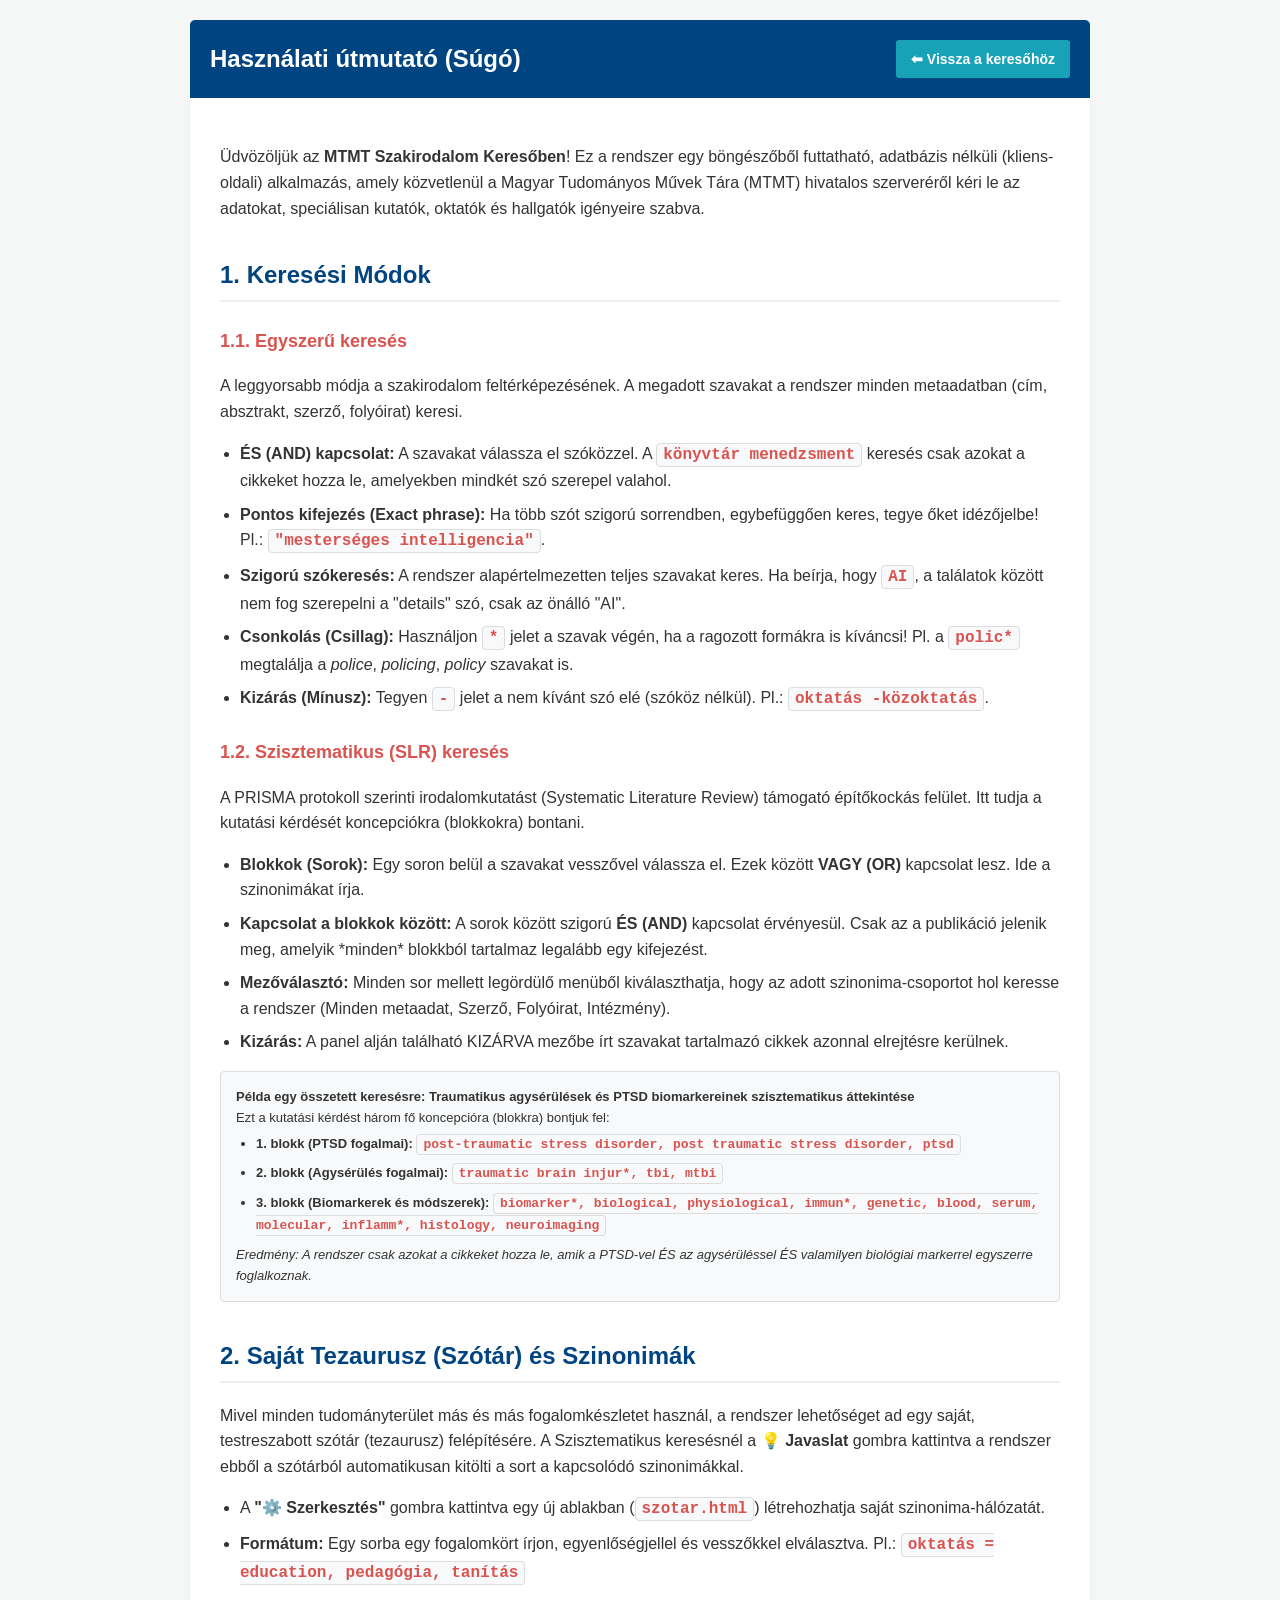
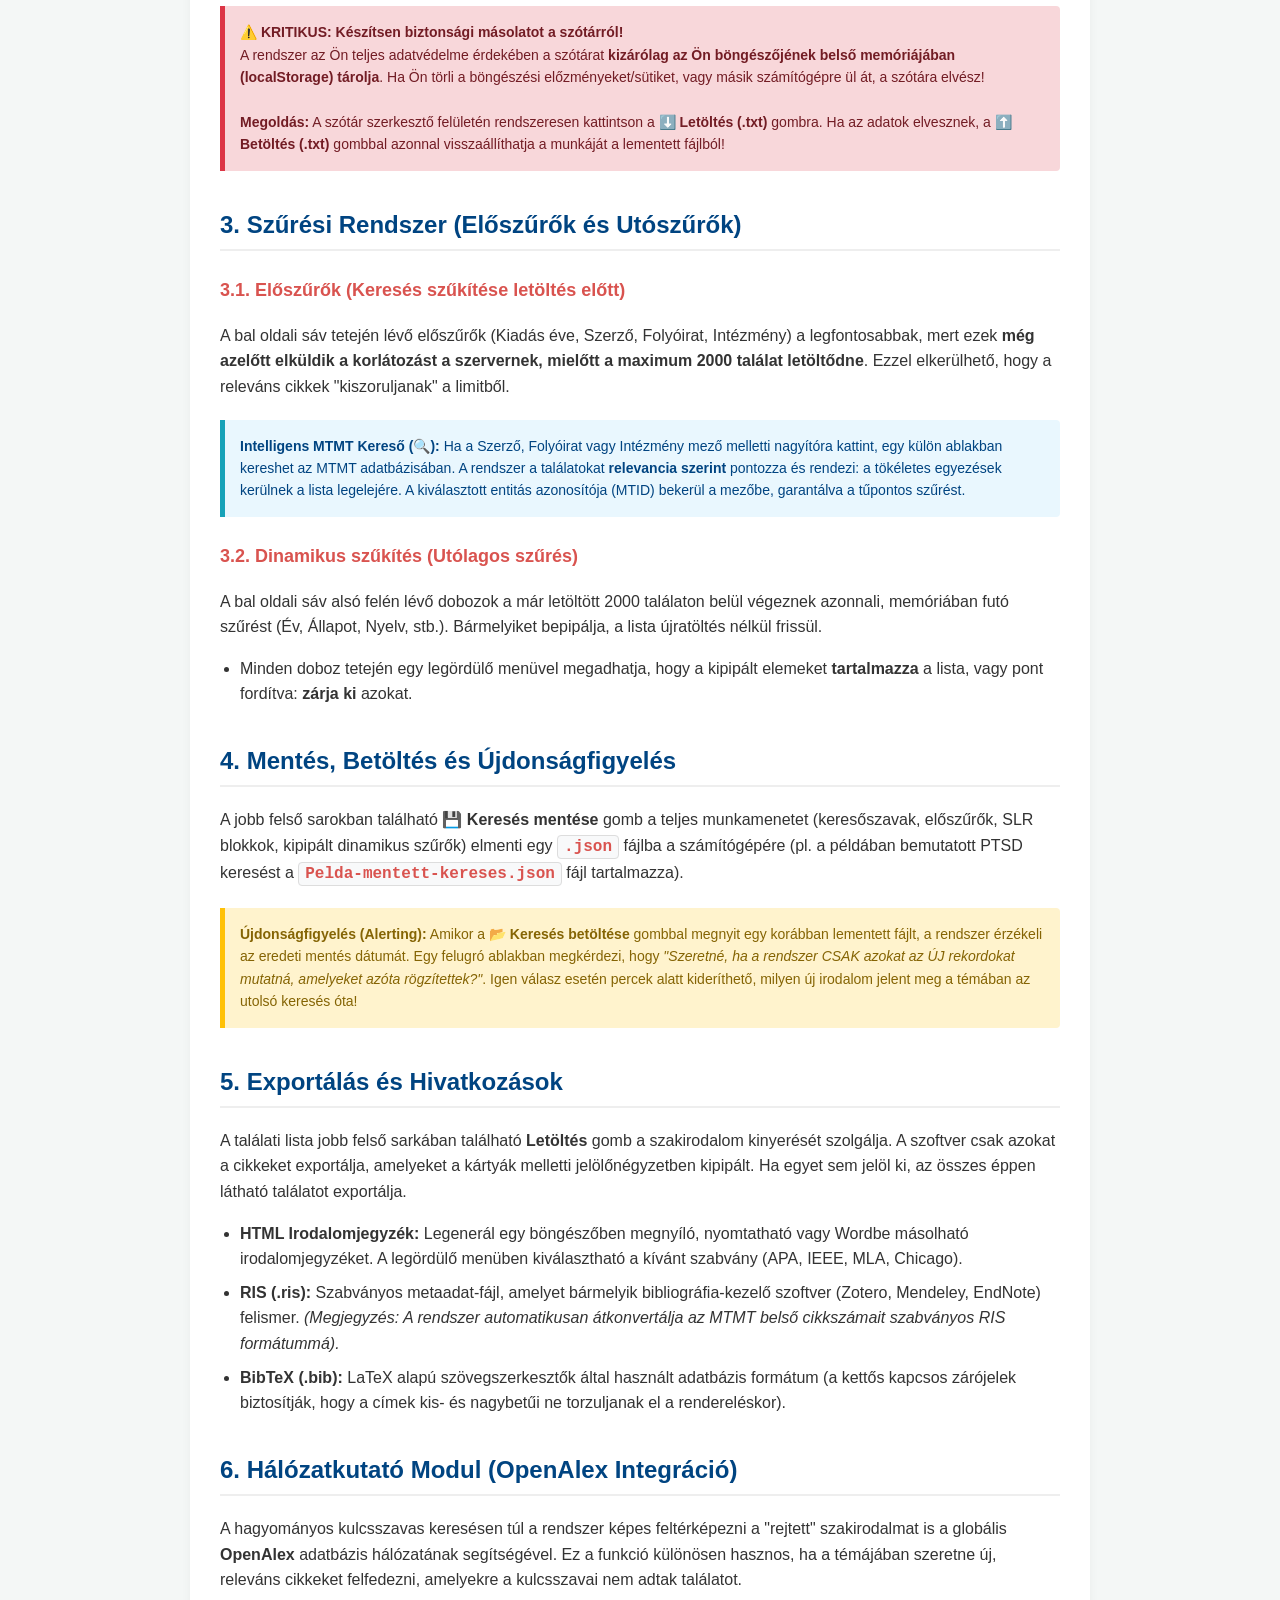
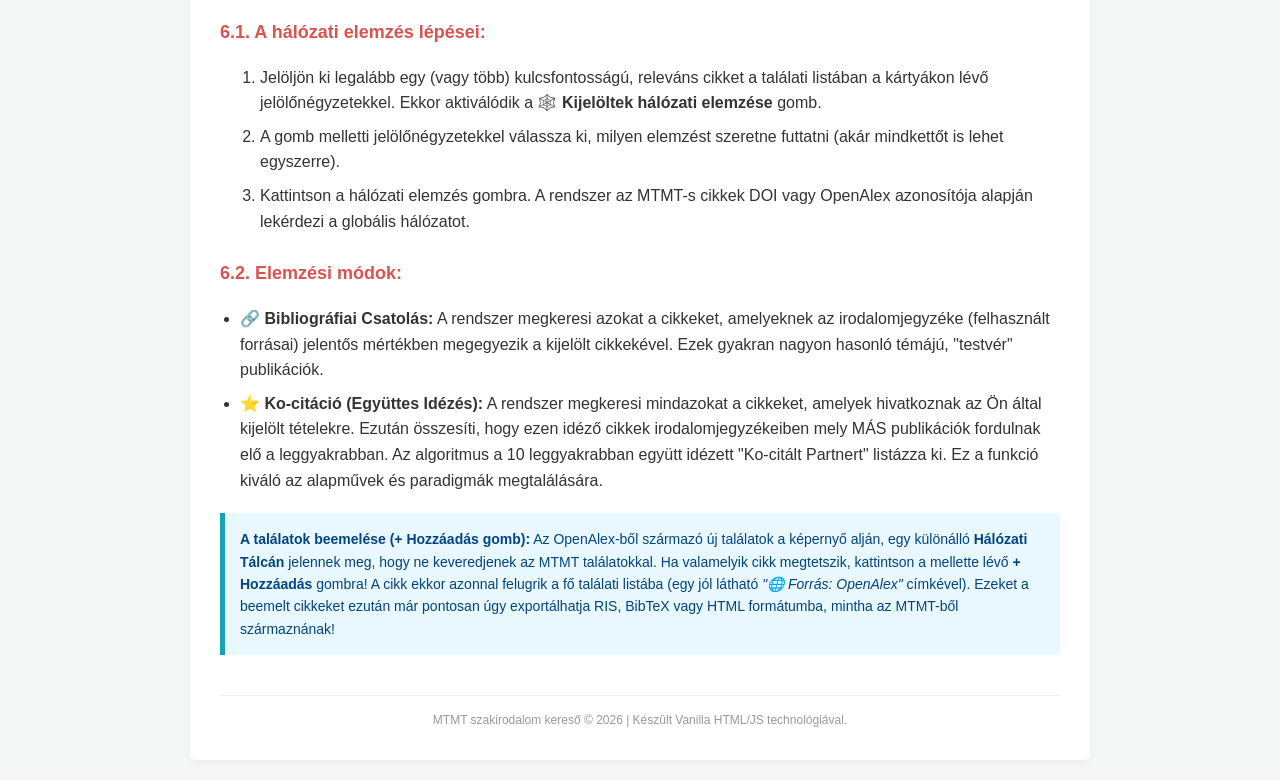
==== sugo.html @ 7e817368 "Add files via upload" ====
<!DOCTYPE html>
<html lang="hu">

<head>
  <meta charset="UTF-8">
  <meta name="viewport" content="width=device-width, initial-scale=1.0">
  <title>Súgó - MTMT Szakirodalom Kereső</title>
  <style>
    body {
      font-family: 'Segoe UI', Tahoma, Geneva, Verdana, sans-serif;
      line-height: 1.6;
      color: #333;
      background: #f4f7f6;
      margin: 0;
      padding: 20px;
    }

    .kontener {
      max-width: 900px;
      margin: 0 auto;
    }

    .fejlec {
      background-color: #004481;
      color: white;
      padding: 20px;
      border-radius: 5px 5px 0 0;
      display: flex;
      justify-content: space-between;
      align-items: center;
    }

    .fejlec h1 {
      margin: 0;
      font-size: 24px;
    }

    .vissza-gomb {
      background-color: #17a2b8;
      color: white;
      padding: 8px 15px;
      text-decoration: none;
      border-radius: 3px;
      font-weight: bold;
      font-size: 14px;
      transition: background-color 0.2s;
    }

    .vissza-gomb:hover {
      background-color: #138496;
    }

    .kartya {
      background: #fff;
      padding: 30px;
      border-radius: 0 0 5px 5px;
      box-shadow: 0 2px 10px rgba(0, 0, 0, 0.05);
    }

    h2 {
      color: #004481;
      border-bottom: 2px solid #eee;
      padding-bottom: 5px;
      margin-top: 35px;
    }

    h3 {
      color: #d9534f;
      margin-top: 25px;
      font-size: 18px;
    }

    h4 {
      color: #333;
      margin-bottom: 5px;
    }

    code {
      background-color: #f8f9fa;
      padding: 2px 6px;
      border-radius: 4px;
      color: #d9534f;
      font-family: 'Courier New', Courier, monospace;
      font-weight: bold;
      border: 1px solid #ddd;
    }

    ul {
      padding-left: 20px;
    }

    li {
      margin-bottom: 8px;
    }

    .tipp {
      background-color: #e9f7fe;
      color: #004481;
      padding: 15px;
      border-left: 5px solid #17a2b8;
      margin: 20px 0;
      font-size: 14px;
      border-radius: 0 4px 4px 0;
    }

    .figyelem {
      background-color: #fff3cd;
      color: #856404;
      padding: 15px;
      border-left: 5px solid #ffc107;
      margin: 20px 0;
      font-size: 14px;
      border-radius: 0 4px 4px 0;
    }

    .kritikus {
      background-color: #f8d7da;
      color: #721c24;
      padding: 15px;
      border-left: 5px solid #dc3545;
      margin: 20px 0;
      font-size: 14px;
      border-radius: 0 4px 4px 0;
    }

    .pelda-doboz {
      background-color: #f8f9fa;
      border: 1px solid #ddd;
      padding: 15px;
      border-radius: 4px;
      font-size: 13px;
      margin-top: 15px;
    }
  </style>
</head>

<body>

  <div class="kontener">
    <div class="fejlec">
      <h1>Használati útmutató (Súgó)</h1>
      <a href="index.html" class="vissza-gomb">⬅ Vissza a keresőhöz</a>
    </div>

    <div class="kartya">
      <p>Üdvözöljük az <strong>MTMT Szakirodalom Keresőben</strong>! Ez a rendszer egy böngészőből futtatható, adatbázis
        nélküli (kliens-oldali) alkalmazás, amely közvetlenül a Magyar Tudományos Művek Tára (MTMT) hivatalos
        szerveréről kéri le az adatokat, speciálisan kutatók, oktatók és hallgatók igényeire szabva.</p>

      <h2>1. Keresési Módok</h2>

      <h3>1.1. Egyszerű keresés</h3>
      <p>A leggyorsabb módja a szakirodalom feltérképezésének. A megadott szavakat a rendszer minden metaadatban (cím,
        absztrakt, szerző, folyóirat) keresi.</p>
      <ul>
        <li><strong>ÉS (AND) kapcsolat:</strong> A szavakat válassza el szóközzel. A <code>könyvtár menedzsment</code>
          keresés csak azokat a cikkeket hozza le, amelyekben mindkét szó szerepel valahol.</li>
        <li><strong>Pontos kifejezés (Exact phrase):</strong> Ha több szót szigorú sorrendben, egybefüggően keres, tegye
          őket idézőjelbe! Pl.: <code>"mesterséges intelligencia"</code>.</li>
        <li><strong>Szigorú szókeresés:</strong> A rendszer alapértelmezetten teljes szavakat keres. Ha beírja, hogy
          <code>AI</code>, a találatok között nem fog szerepelni a "details" szó, csak az önálló "AI".</li>
        <li><strong>Csonkolás (Csillag):</strong> Használjon <code>*</code> jelet a szavak végén, ha a ragozott formákra
          is kíváncsi! Pl. a <code>polic*</code> megtalálja a <em>police</em>, <em>policing</em>, <em>policy</em>
          szavakat is.</li>
        <li><strong>Kizárás (Mínusz):</strong> Tegyen <code>-</code> jelet a nem kívánt szó elé (szóköz nélkül). Pl.:
          <code>oktatás -közoktatás</code>.</li>
      </ul>

      <h3>1.2. Szisztematikus (SLR) keresés</h3>
      <p>A PRISMA protokoll szerinti irodalomkutatást (Systematic Literature Review) támogató építőkockás felület. Itt
        tudja a kutatási kérdését koncepciókra (blokkokra) bontani.</p>
      <ul>
        <li><strong>Blokkok (Sorok):</strong> Egy soron belül a szavakat vesszővel válassza el. Ezek között <strong>VAGY
            (OR)</strong> kapcsolat lesz. Ide a szinonimákat írja.</li>
        <li><strong>Kapcsolat a blokkok között:</strong> A sorok között szigorú <strong>ÉS (AND)</strong> kapcsolat
          érvényesül. Csak az a publikáció jelenik meg, amelyik *minden* blokkból tartalmaz legalább egy kifejezést.
        </li>
        <li><strong>Mezőválasztó:</strong> Minden sor mellett legördülő menüből kiválaszthatja, hogy az adott
          szinonima-csoportot hol keresse a rendszer (Minden metaadat, Szerző, Folyóirat, Intézmény).</li>
        <li><strong>Kizárás:</strong> A panel alján található KIZÁRVA mezőbe írt szavakat tartalmazó cikkek azonnal
          elrejtésre kerülnek.</li>
      </ul>

      <div class="pelda-doboz">
        <strong>Példa egy összetett keresésre: Traumatikus agysérülések és PTSD biomarkereinek szisztematikus
          áttekintése</strong><br>
        Ezt a kutatási kérdést három fő koncepcióra (blokkra) bontjuk fel:
        <ul style="margin-top: 5px; margin-bottom: 0;">
          <li><strong>1. blokk (PTSD fogalmai):</strong>
            <code>post-traumatic stress disorder, post traumatic stress disorder, ptsd</code></li>
          <li><strong>2. blokk (Agysérülés fogalmai):</strong> <code>traumatic brain injur*, tbi, mtbi</code></li>
          <li><strong>3. blokk (Biomarkerek és módszerek):</strong>
            <code>biomarker*, biological, physiological, immun*, genetic, blood, serum, molecular, inflamm*, histology, neuroimaging</code>
          </li>
        </ul>
        <em>Eredmény: A rendszer csak azokat a cikkeket hozza le, amik a PTSD-vel ÉS az agysérüléssel ÉS valamilyen
          biológiai markerrel egyszerre foglalkoznak.</em>
      </div>

      <h2>2. Saját Tezaurusz (Szótár) és Szinonimák</h2>
      <p>Mivel minden tudományterület más és más fogalomkészletet használ, a rendszer lehetőséget ad egy saját,
        testreszabott szótár (tezaurusz) felépítésére. A Szisztematikus keresésnél a <strong>💡 Javaslat</strong> gombra
        kattintva a rendszer ebből a szótárból automatikusan kitölti a sort a kapcsolódó szinonimákkal.</p>
      <ul>
        <li>A <strong>"⚙️ Szerkesztés"</strong> gombra kattintva egy új ablakban (<code>szotar.html</code>)
          létrehozhatja saját szinonima-hálózatát.</li>
        <li><strong>Formátum:</strong> Egy sorba egy fogalomkört írjon, egyenlőségjellel és vesszőkkel elválasztva. Pl.:
          <code>oktatás = education, pedagógia, tanítás</code></li>
      </ul>

      <div class="kritikus">
        <strong>⚠️ KRITIKUS: Készítsen biztonsági másolatot a szótárról!</strong><br>
        A rendszer az Ön teljes adatvédelme érdekében a szótárat <strong>kizárólag az Ön böngészőjének belső
          memóriájában (localStorage) tárolja</strong>. Ha Ön törli a böngészési előzményeket/sütiket, vagy másik
        számítógépre ül át, a szótára elvész! <br><br>
        <strong>Megoldás:</strong> A szótár szerkesztő felületén rendszeresen kattintson a <strong>⬇️ Letöltés
          (.txt)</strong> gombra. Ha az adatok elvesznek, a <strong>⬆️ Betöltés (.txt)</strong> gombbal azonnal
        visszaállíthatja a munkáját a lementett fájlból!
      </div>

      <h2>3. Szűrési Rendszer (Előszűrők és Utószűrők)</h2>

      <h3>3.1. Előszűrők (Keresés szűkítése letöltés előtt)</h3>
      <p>A bal oldali sáv tetején lévő előszűrők (Kiadás éve, Szerző, Folyóirat, Intézmény) a legfontosabbak, mert ezek
        <strong>még azelőtt elküldik a korlátozást a szervernek, mielőtt a maximum 2000 találat letöltődne</strong>.
        Ezzel elkerülhető, hogy a releváns cikkek "kiszoruljanak" a limitből.</p>
      <div class="tipp">
        <strong>Intelligens MTMT Kereső (🔍):</strong> Ha a Szerző, Folyóirat vagy Intézmény mező melletti nagyítóra
        kattint, egy külön ablakban kereshet az MTMT adatbázisában. A rendszer a találatokat <strong>relevancia
          szerint</strong> pontozza és rendezi: a tökéletes egyezések kerülnek a lista legelejére. A kiválasztott
        entitás azonosítója (MTID) bekerül a mezőbe, garantálva a tűpontos szűrést.
      </div>

      <h3>3.2. Dinamikus szűkítés (Utólagos szűrés)</h3>
      <p>A bal oldali sáv alsó felén lévő dobozok a már letöltött 2000 találaton belül végeznek azonnali, memóriában
        futó szűrést (Év, Állapot, Nyelv, stb.). Bármelyiket bepipálja, a lista újratöltés nélkül frissül.</p>
      <ul>
        <li>Minden doboz tetején egy legördülő menüvel megadhatja, hogy a kipipált elemeket <strong>tartalmazza</strong>
          a lista, vagy pont fordítva: <strong>zárja ki</strong> azokat.</li>
      </ul>

      <h2>4. Mentés, Betöltés és Újdonságfigyelés</h2>
      <p>A jobb felső sarokban található <strong>💾 Keresés mentése</strong> gomb a teljes munkamenetet (keresőszavak,
        előszűrők, SLR blokkok, kipipált dinamikus szűrők) elmenti egy <code>.json</code> fájlba a számítógépére (pl. a
        példában bemutatott PTSD keresést a <code>Pelda-mentett-kereses.json</code> fájl tartalmazza).</p>

      <div class="figyelem">
        <strong>Újdonságfigyelés (Alerting):</strong> Amikor a <strong>📂 Keresés betöltése</strong> gombbal megnyit egy
        korábban lementett fájlt, a rendszer érzékeli az eredeti mentés dátumát. Egy felugró ablakban megkérdezi, hogy
        <em>"Szeretné, ha a rendszer CSAK azokat az ÚJ rekordokat mutatná, amelyeket azóta rögzítettek?"</em>. Igen
        válasz esetén percek alatt kideríthető, milyen új irodalom jelent meg a témában az utolsó keresés óta!
      </div>

      <h2>5. Exportálás és Hivatkozások</h2>
      <p>A találati lista jobb felső sarkában található <strong>Letöltés</strong> gomb a szakirodalom kinyerését szolgálja. A
        szoftver csak azokat a cikkeket exportálja, amelyeket a kártyák melletti jelölőnégyzetben kipipált. Ha egyet sem jelöl
        ki, az összes éppen látható találatot exportálja.</p>
      <ul>
        <li><strong>HTML Irodalomjegyzék:</strong> Legenerál egy böngészőben megnyíló, nyomtatható vagy Wordbe másolható
          irodalomjegyzéket. A legördülő menüben kiválasztható a kívánt szabvány (APA, IEEE, MLA, Chicago).</li>
        <li><strong>RIS (.ris):</strong> Szabványos metaadat-fájl, amelyet bármelyik bibliográfia-kezelő szoftver (Zotero,
          Mendeley, EndNote) felismer. <em>(Megjegyzés: A rendszer automatikusan átkonvertálja az MTMT belső cikkszámait
            szabványos RIS formátummá).</em></li>
        <li><strong>BibTeX (.bib):</strong> LaTeX alapú szövegszerkesztők által használt adatbázis formátum (a kettős kapcsos
          zárójelek biztosítják, hogy a címek kis- és nagybetűi ne torzuljanak el a rendereléskor).</li>
      </ul>

      <h2>6. Hálózatkutató Modul (OpenAlex Integráció)</h2>
      <p>A hagyományos kulcsszavas keresésen túl a rendszer képes feltérképezni a "rejtett" szakirodalmat is a globális
        <strong>OpenAlex</strong> adatbázis hálózatának segítségével. Ez a funkció különösen hasznos, ha a témájában szeretne
        új, releváns cikkeket felfedezni, amelyekre a kulcsszavai nem adtak találatot.</p>

      <h3>6.1. A hálózati elemzés lépései:</h3>
      <ol>
        <li>Jelöljön ki legalább egy (vagy több) kulcsfontosságú, releváns cikket a találati listában a kártyákon lévő
          jelölőnégyzetekkel. Ekkor aktiválódik a <strong>🕸️ Kijelöltek hálózati elemzése</strong> gomb.</li>
        <li>A gomb melletti jelölőnégyzetekkel válassza ki, milyen elemzést szeretne futtatni (akár mindkettőt is lehet
          egyszerre).</li>
        <li>Kattintson a hálózati elemzés gombra. A rendszer az MTMT-s cikkek DOI vagy OpenAlex azonosítója alapján lekérdezi
          a globális hálózatot.</li>
      </ol>

      <h3>6.2. Elemzési módok:</h3>
      <ul>
        <li><strong>🔗 Bibliográfiai Csatolás:</strong> A rendszer megkeresi azokat a cikkeket, amelyeknek az irodalomjegyzéke
          (felhasznált forrásai) jelentős mértékben megegyezik a kijelölt cikkekével. Ezek gyakran nagyon hasonló témájú,
          "testvér" publikációk.</li>
        <li><strong>⭐ Ko-citáció (Együttes Idézés):</strong> A rendszer megkeresi mindazokat a cikkeket, amelyek hivatkoznak
          az Ön által kijelölt tételekre. Ezután összesíti, hogy ezen idéző cikkek irodalomjegyzékeiben mely MÁS publikációk
          fordulnak elő a leggyakrabban. Az algoritmus a 10 leggyakrabban együtt idézett "Ko-citált Partnert" listázza ki. Ez
          a funkció kiváló az alapművek és paradigmák megtalálására.</li>
      </ul>

      <div class="tipp">
        <strong>A találatok beemelése (+ Hozzáadás gomb):</strong>
        Az OpenAlex-ből származó új találatok a képernyő alján, egy különálló <strong>Hálózati Tálcán</strong> jelennek meg,
        hogy ne keveredjenek az MTMT találatokkal. Ha valamelyik cikk megtetszik, kattintson a mellette lévő <strong>+
          Hozzáadás</strong> gombra! A cikk ekkor azonnal felugrik a fő találati listába (egy jól látható <em>"🌐 Forrás:
          OpenAlex"</em> címkével). Ezeket a beemelt cikkeket ezután már pontosan úgy exportálhatja RIS, BibTeX vagy HTML
        formátumba, mintha az MTMT-ből származnának!
      </div>

      <div
        style="margin-top: 40px; text-align: center; color: #999; font-size: 12px; border-top: 1px solid #eee; padding-top: 15px;">
        MTMT szakirodalom kereső &copy; 2026 | Készült Vanilla HTML/JS technológiával.
      </div>
      </div>
      </div>

</body>

</html>
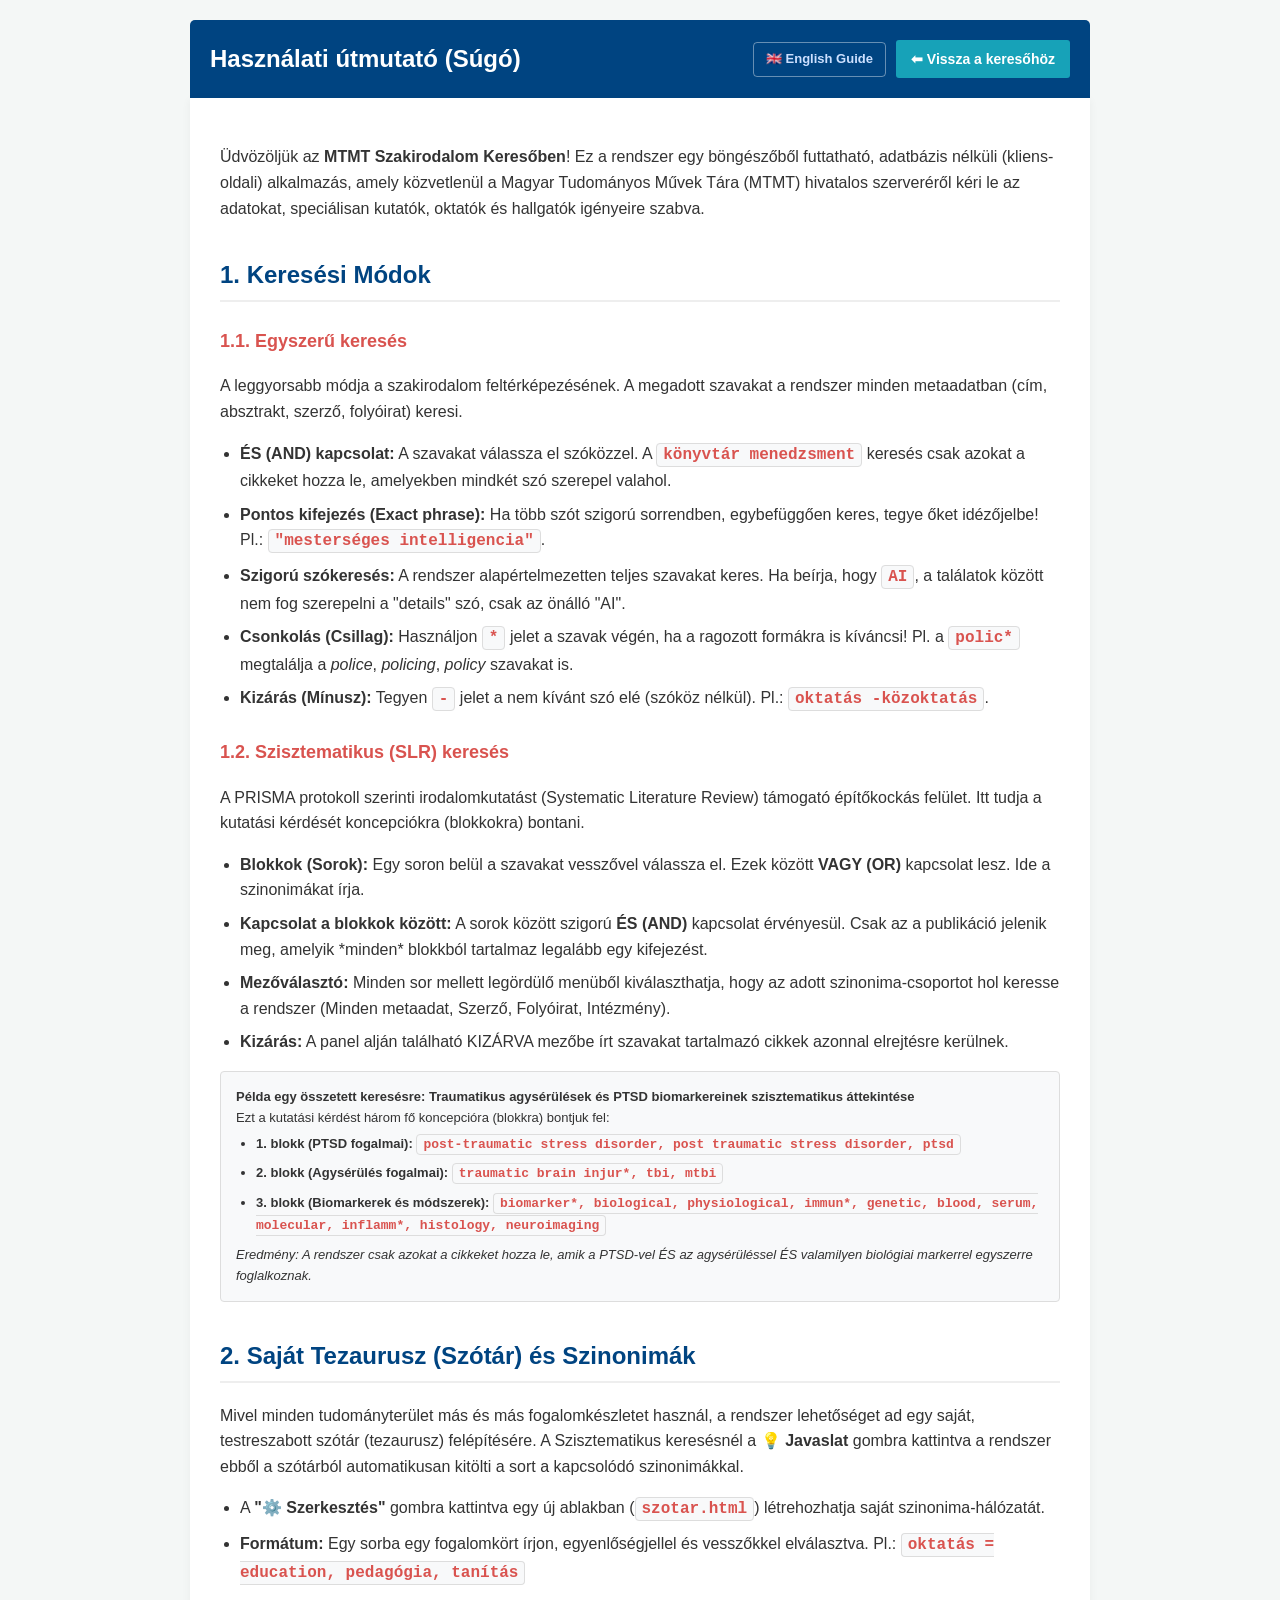
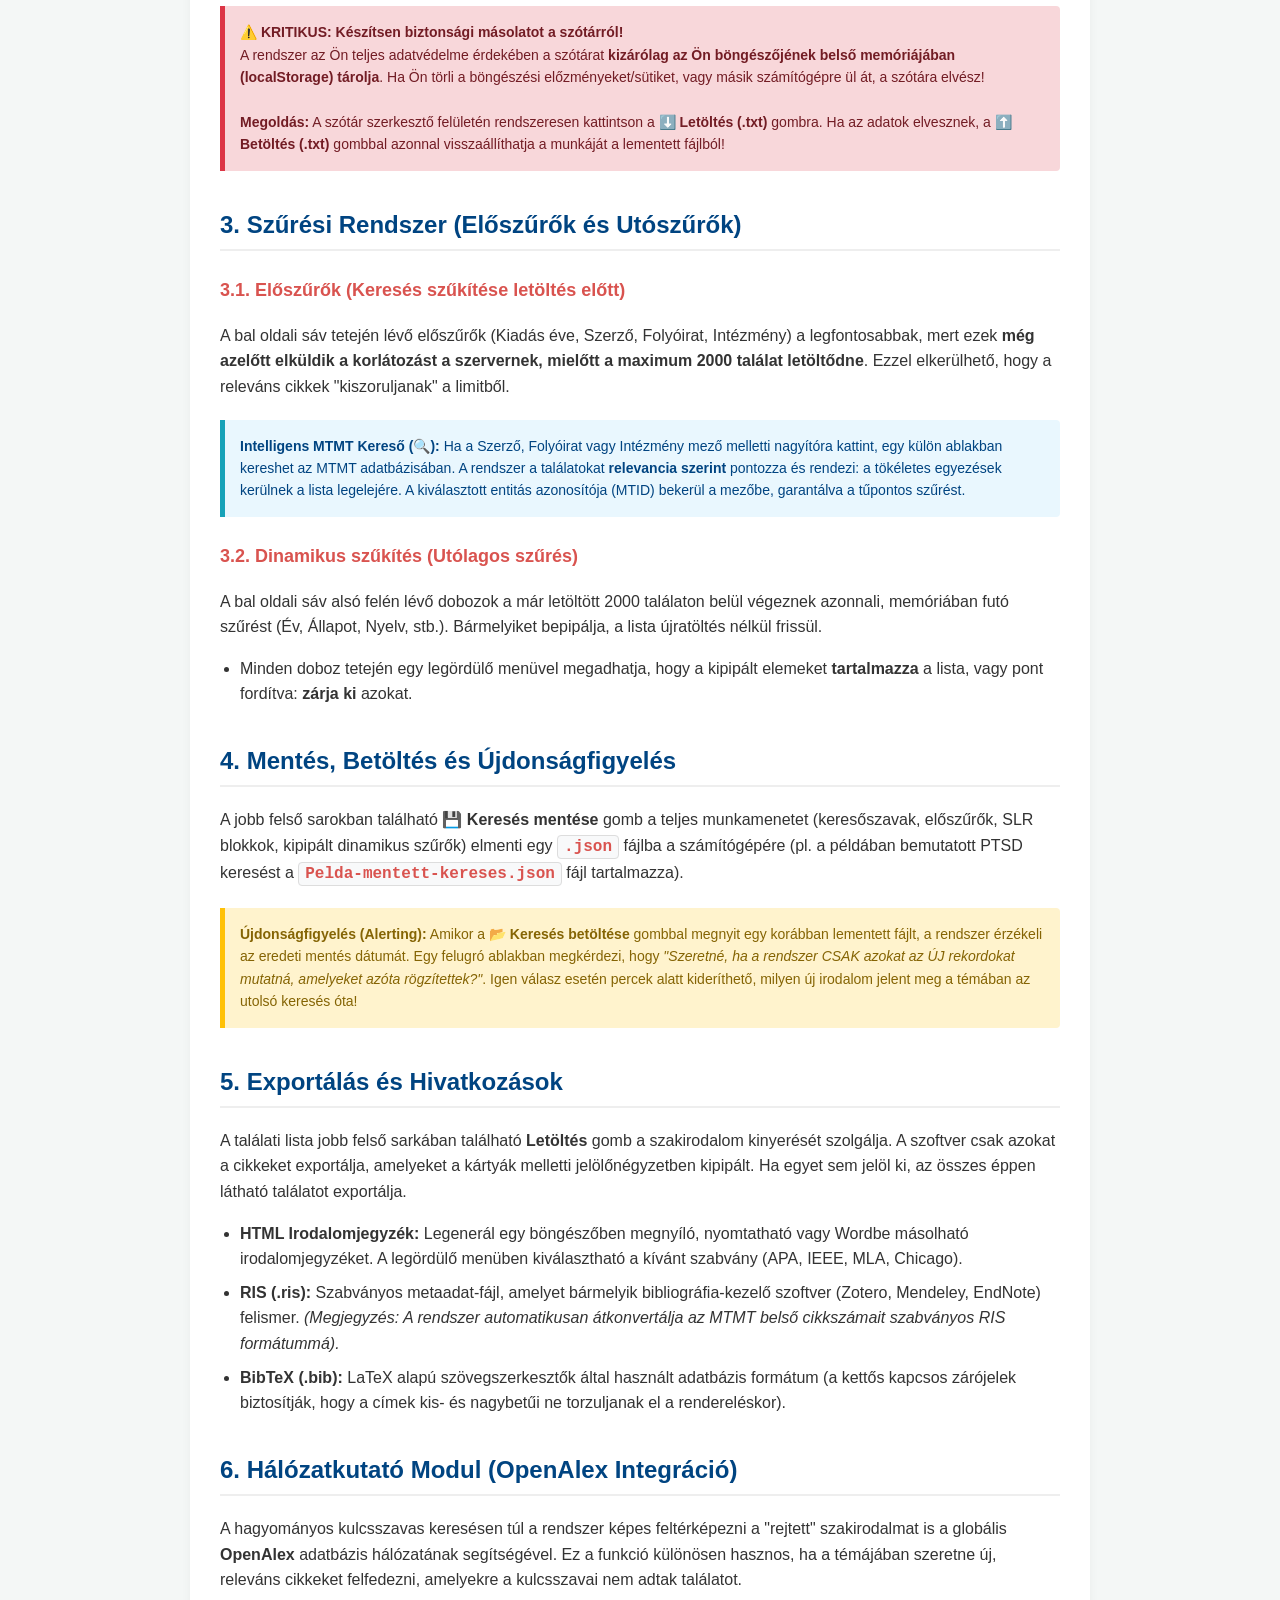
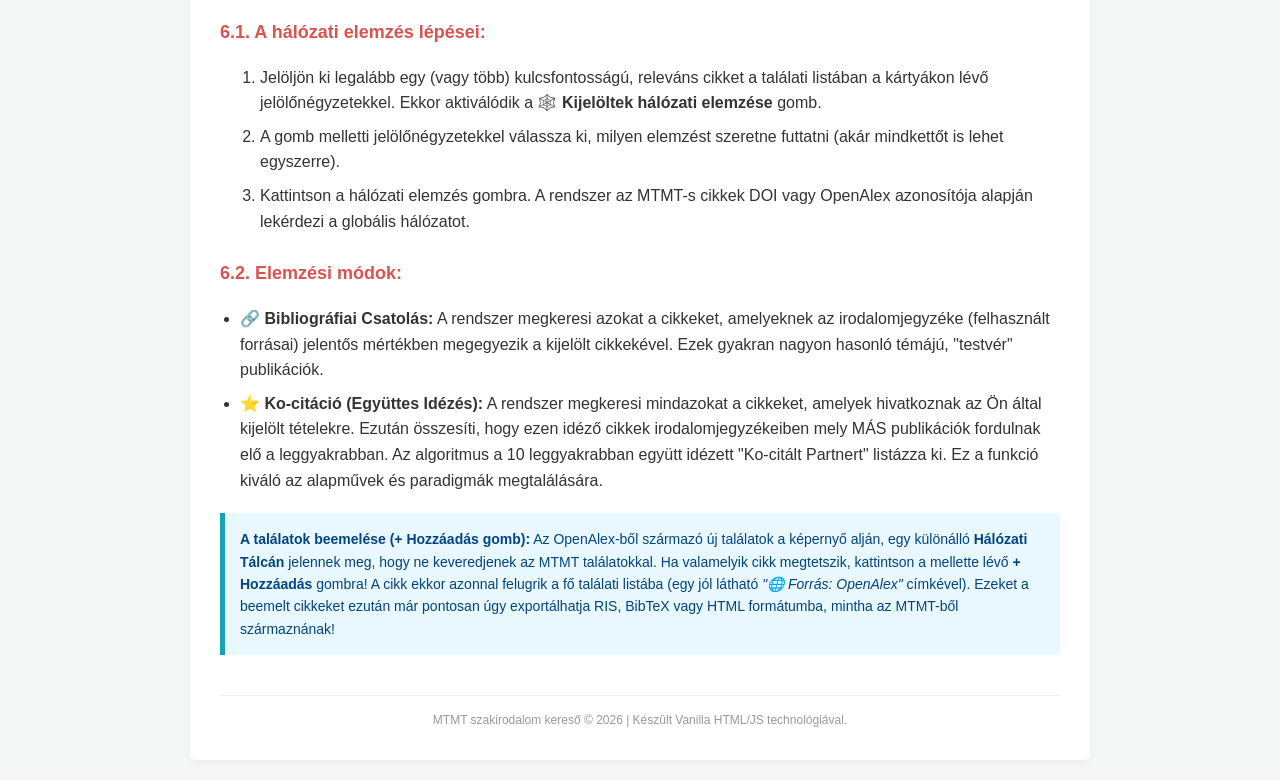
==== commit a1e66767: "Add files via upload English version added" ====
--- a/sugo.html
+++ b/sugo.html
@@ -139,7 +139,10 @@
   <div class="kontener">
     <div class="fejlec">
       <h1>Használati útmutató (Súgó)</h1>
-      <a href="index.html" class="vissza-gomb">⬅ Vissza a keresőhöz</a>
+      <div style="display: flex; gap: 10px; align-items: center;">
+        <a href="sugo_en.html" style="color: #cce0ff; text-decoration: none; font-size: 13px; font-weight: bold; padding: 6px 12px; border: 1px solid rgba(255,255,255,0.4); border-radius: 4px;">🇬🇧 English Guide</a>
+        <a href="index.html" class="vissza-gomb">⬅ Vissza a keresőhöz</a>
+      </div>
     </div>
 
     <div class="kartya">
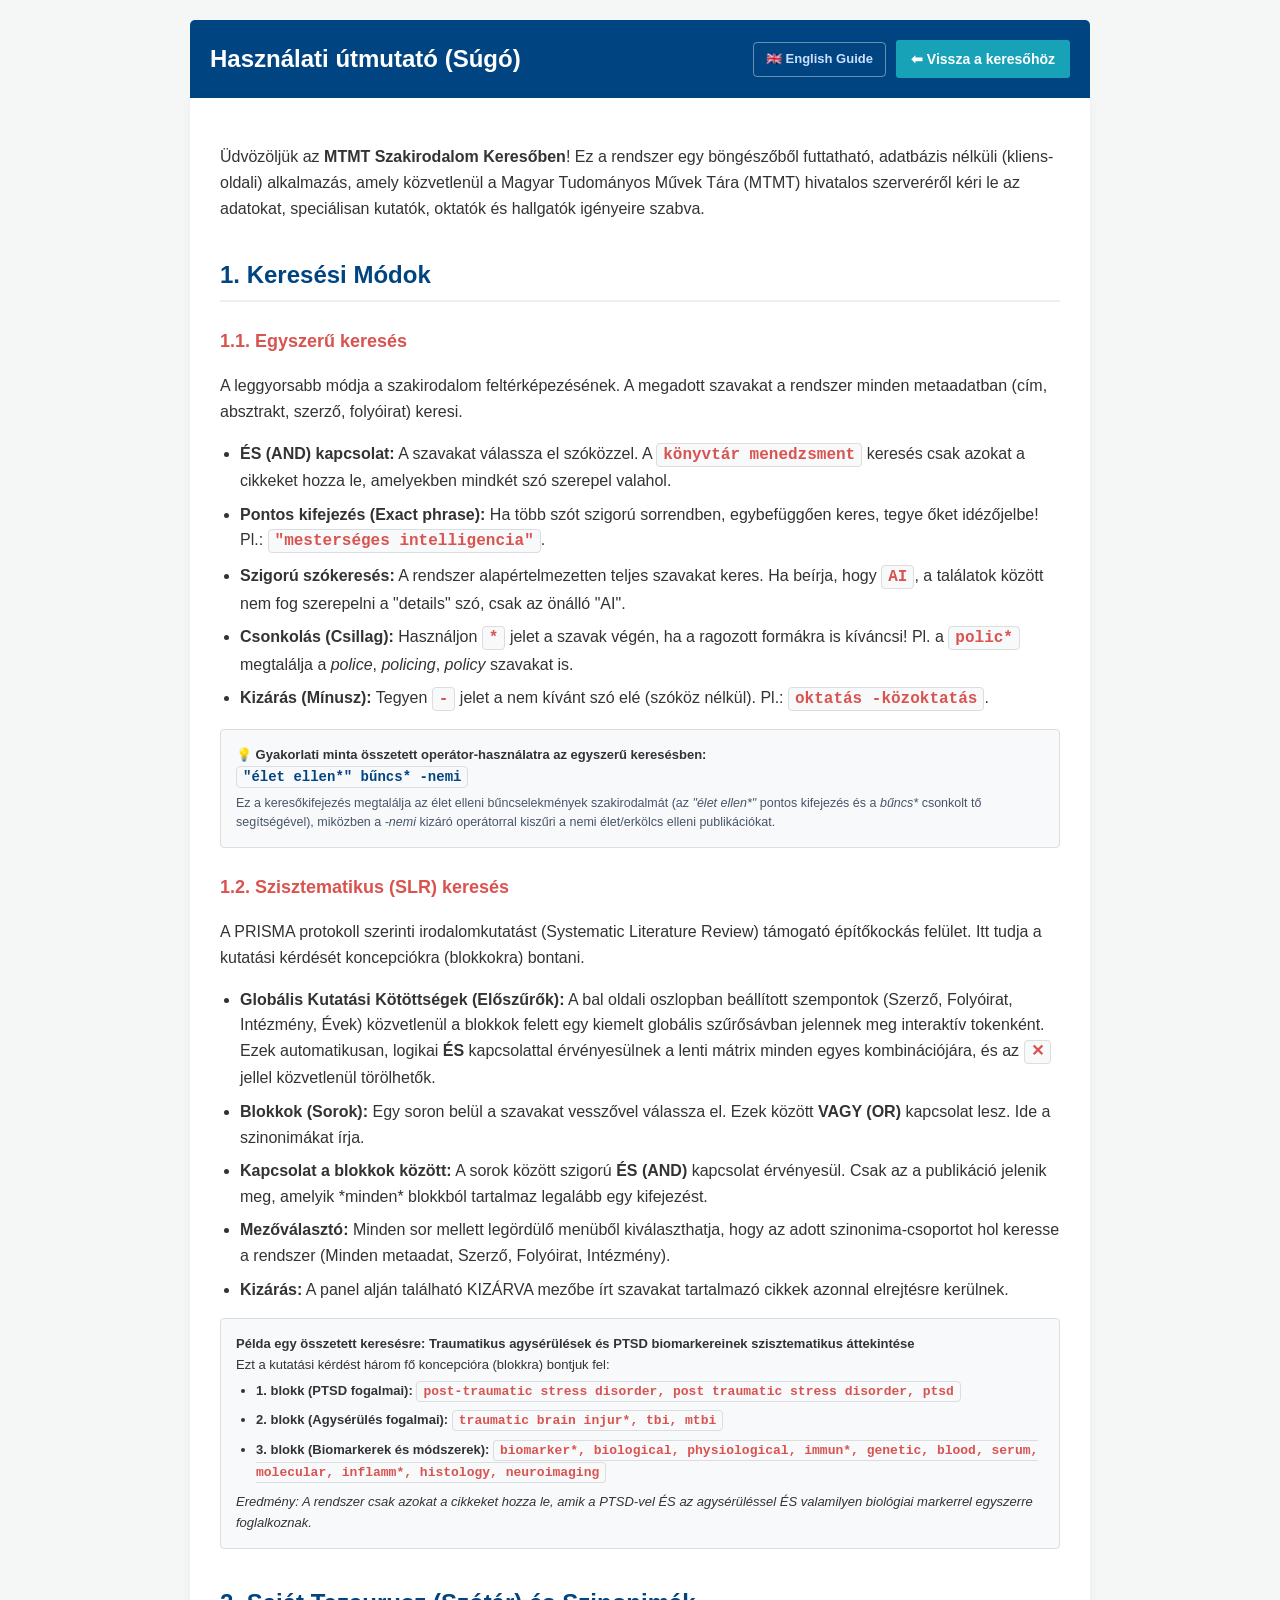
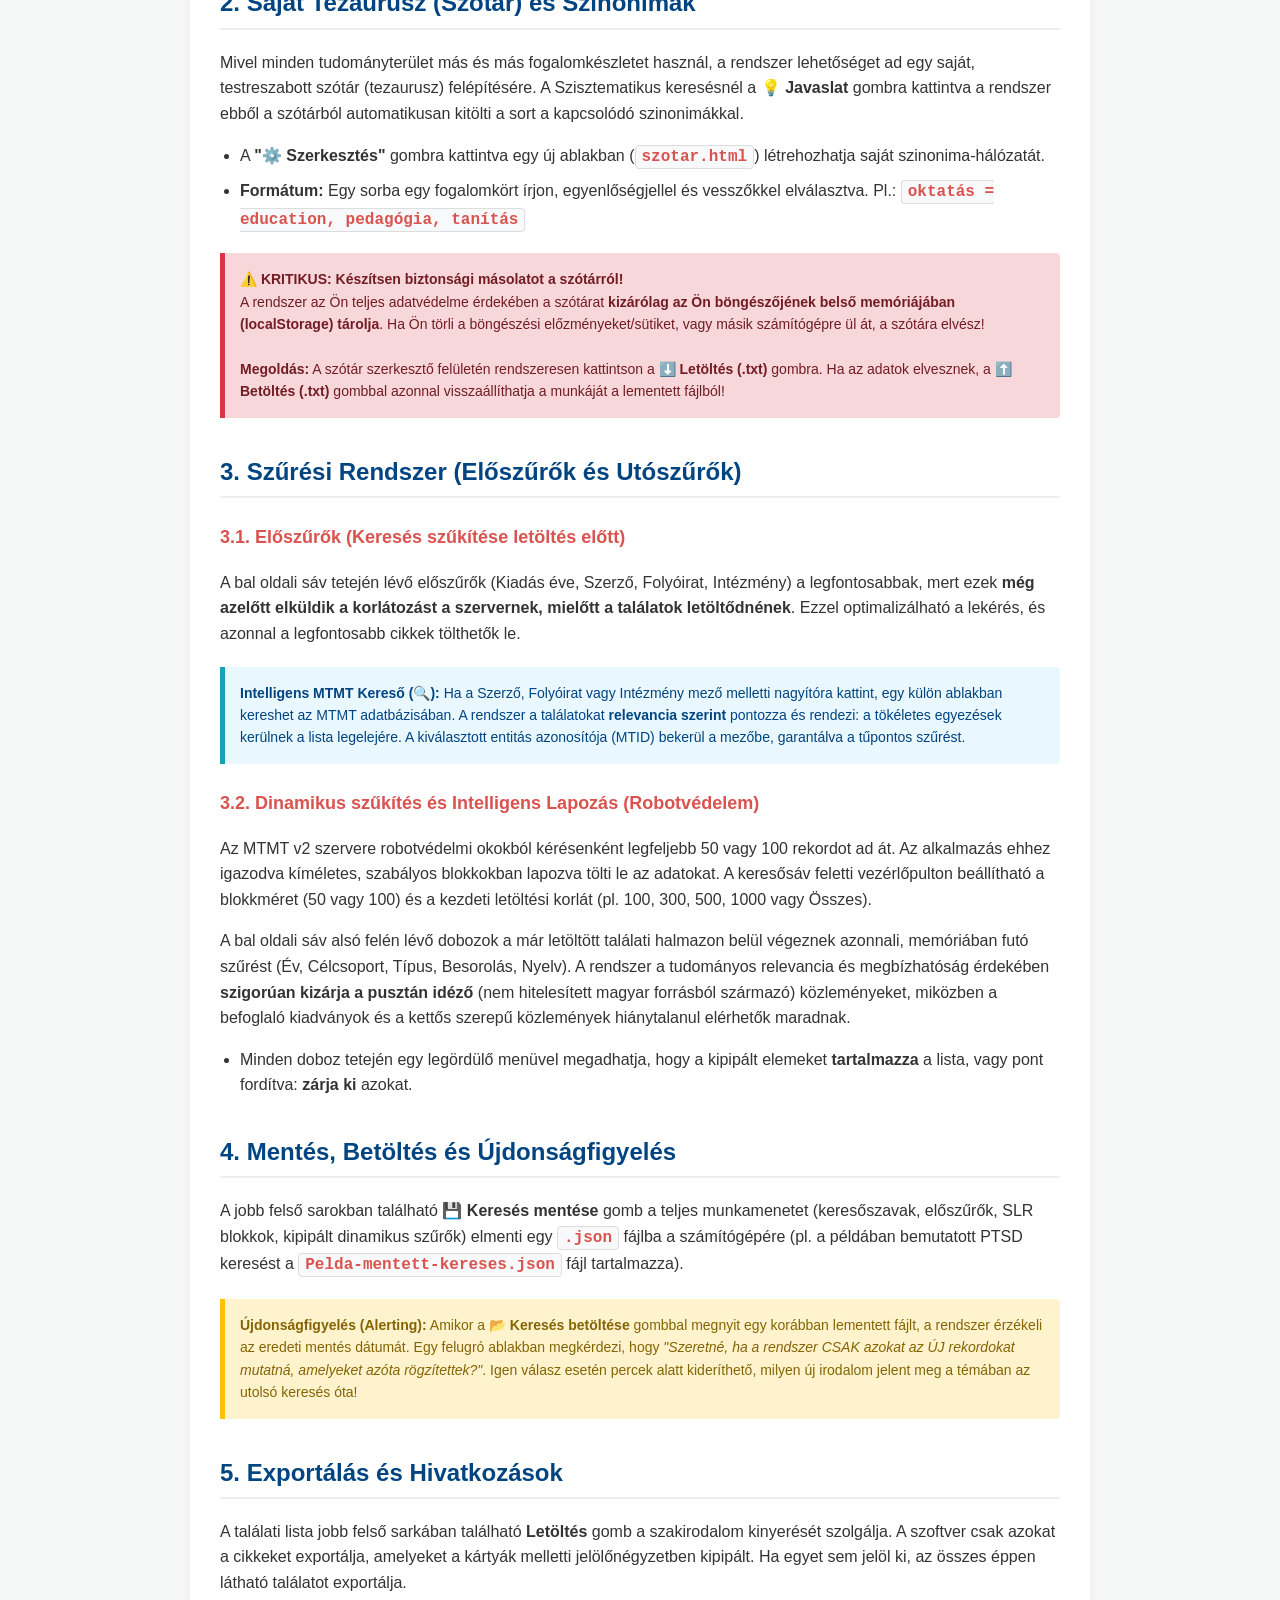
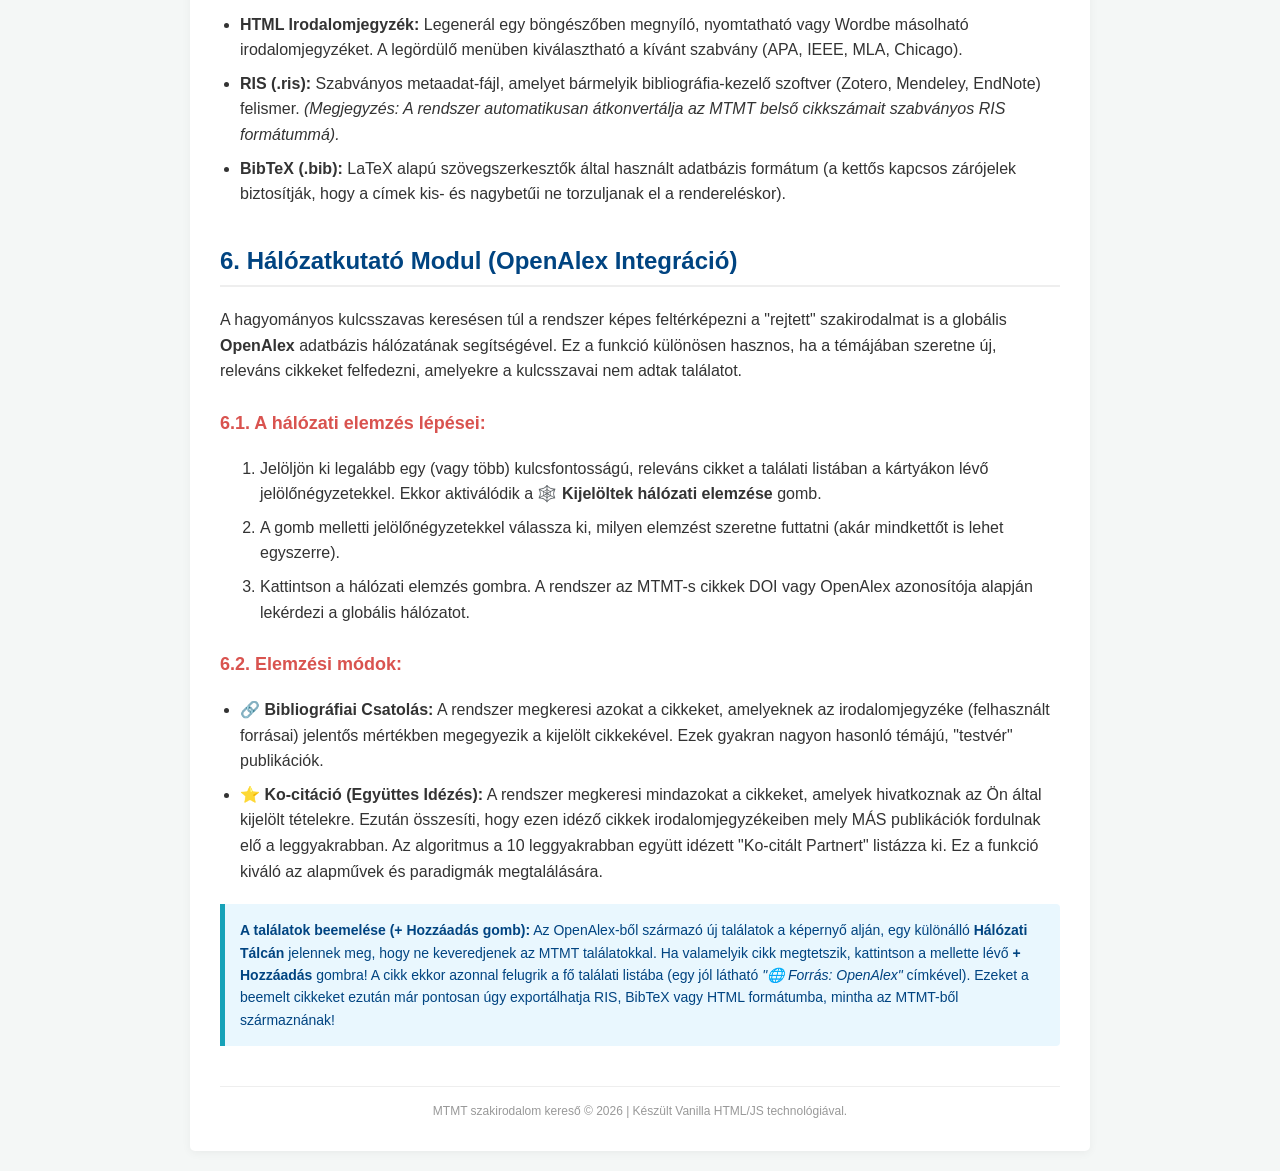
==== commit e9f75ab8: "Add files via upload Correction because of the pagination limits of the server-side search" ====
--- a/sugo.html
+++ b/sugo.html
@@ -152,7 +152,7 @@
 
       <h2>1. Keresési Módok</h2>
 
-      <h3>1.1. Egyszerű keresés</h3>
+      <h3 id="sugo-1-1">1.1. Egyszerű keresés</h3>
       <p>A leggyorsabb módja a szakirodalom feltérképezésének. A megadott szavakat a rendszer minden metaadatban (cím,
         absztrakt, szerző, folyóirat) keresi.</p>
       <ul>
@@ -169,10 +169,19 @@
           <code>oktatás -közoktatás</code>.</li>
       </ul>
 
-      <h3>1.2. Szisztematikus (SLR) keresés</h3>
+      <div class="pelda-doboz">
+        <strong>💡 Gyakorlati minta összetett operátor-használatra az egyszerű keresésben:</strong><br>
+        <code style="font-size: 14px; font-weight: bold; color: #004481;">"élet ellen*" bűncs* -nemi</code><br>
+        <p style="margin: 6px 0 0 0; font-size: 12.5px; color: #475569; line-height: 1.5;">
+          Ez a keresőkifejezés megtalálja az élet elleni bűncselekmények szakirodalmát (az <em>"élet ellen*"</em> pontos kifejezés és a <em>bűncs*</em> csonkolt tő segítségével), miközben a <em>-nemi</em> kizáró operátorral kiszűri a nemi élet/erkölcs elleni publikációkat.
+        </p>
+      </div>
+
+      <h3 id="sugo-1-2">1.2. Szisztematikus (SLR) keresés</h3>
       <p>A PRISMA protokoll szerinti irodalomkutatást (Systematic Literature Review) támogató építőkockás felület. Itt
         tudja a kutatási kérdését koncepciókra (blokkokra) bontani.</p>
       <ul>
+        <li><strong>Globális Kutatási Kötöttségek (Előszűrők):</strong> A bal oldali oszlopban beállított szempontok (Szerző, Folyóirat, Intézmény, Évek) közvetlenül a blokkok felett egy kiemelt globális szűrősávban jelennek meg interaktív tokenként. Ezek automatikusan, logikai <strong>ÉS</strong> kapcsolattal érvényesülnek a lenti mátrix minden egyes kombinációjára, és az <code>✕</code> jellel közvetlenül törölhetők.</li>
         <li><strong>Blokkok (Sorok):</strong> Egy soron belül a szavakat vesszővel válassza el. Ezek között <strong>VAGY
             (OR)</strong> kapcsolat lesz. Ide a szinonimákat írja.</li>
         <li><strong>Kapcsolat a blokkok között:</strong> A sorok között szigorú <strong>ÉS (AND)</strong> kapcsolat
@@ -223,10 +232,10 @@
 
       <h2>3. Szűrési Rendszer (Előszűrők és Utószűrők)</h2>
 
-      <h3>3.1. Előszűrők (Keresés szűkítése letöltés előtt)</h3>
+      <h3 id="sugo-3-1">3.1. Előszűrők (Keresés szűkítése letöltés előtt)</h3>
       <p>A bal oldali sáv tetején lévő előszűrők (Kiadás éve, Szerző, Folyóirat, Intézmény) a legfontosabbak, mert ezek
-        <strong>még azelőtt elküldik a korlátozást a szervernek, mielőtt a maximum 2000 találat letöltődne</strong>.
-        Ezzel elkerülhető, hogy a releváns cikkek "kiszoruljanak" a limitből.</p>
+        <strong>még azelőtt elküldik a korlátozást a szervernek, mielőtt a találatok letöltődnének</strong>.
+        Ezzel optimalizálható a lekérés, és azonnal a legfontosabb cikkek tölthetők le.</p>
       <div class="tipp">
         <strong>Intelligens MTMT Kereső (🔍):</strong> Ha a Szerző, Folyóirat vagy Intézmény mező melletti nagyítóra
         kattint, egy külön ablakban kereshet az MTMT adatbázisában. A rendszer a találatokat <strong>relevancia
@@ -234,9 +243,12 @@
         entitás azonosítója (MTID) bekerül a mezőbe, garantálva a tűpontos szűrést.
       </div>
 
-      <h3>3.2. Dinamikus szűkítés (Utólagos szűrés)</h3>
-      <p>A bal oldali sáv alsó felén lévő dobozok a már letöltött 2000 találaton belül végeznek azonnali, memóriában
-        futó szűrést (Év, Állapot, Nyelv, stb.). Bármelyiket bepipálja, a lista újratöltés nélkül frissül.</p>
+      <h3 id="sugo-3-2">3.2. Dinamikus szűkítés és Intelligens Lapozás (Robotvédelem)</h3>
+      <p>Az MTMT v2 szervere robotvédelmi okokból kérésenként legfeljebb 50 vagy 100 rekordot ad át. Az alkalmazás
+        ehhez igazodva kíméletes, szabályos blokkokban lapozva tölti le az adatokat. A keresősáv feletti vezérlőpulton beállítható
+        a blokkméret (50 vagy 100) és a kezdeti letöltési korlát (pl. 100, 300, 500, 1000 vagy Összes).</p>
+      <p>A bal oldali sáv alsó felén lévő dobozok a már letöltött találati halmazon belül végeznek azonnali, memóriában
+        futó szűrést (Év, Célcsoport, Típus, Besorolás, Nyelv). A rendszer a tudományos relevancia és megbízhatóság érdekében <strong>szigorúan kizárja a pusztán idéző</strong> (nem hitelesített magyar forrásból származó) közleményeket, miközben a befoglaló kiadványok és a kettős szerepű közlemények hiánytalanul elérhetők maradnak.</p>
       <ul>
         <li>Minden doboz tetején egy legördülő menüvel megadhatja, hogy a kipipált elemeket <strong>tartalmazza</strong>
           a lista, vagy pont fordítva: <strong>zárja ki</strong> azokat.</li>
